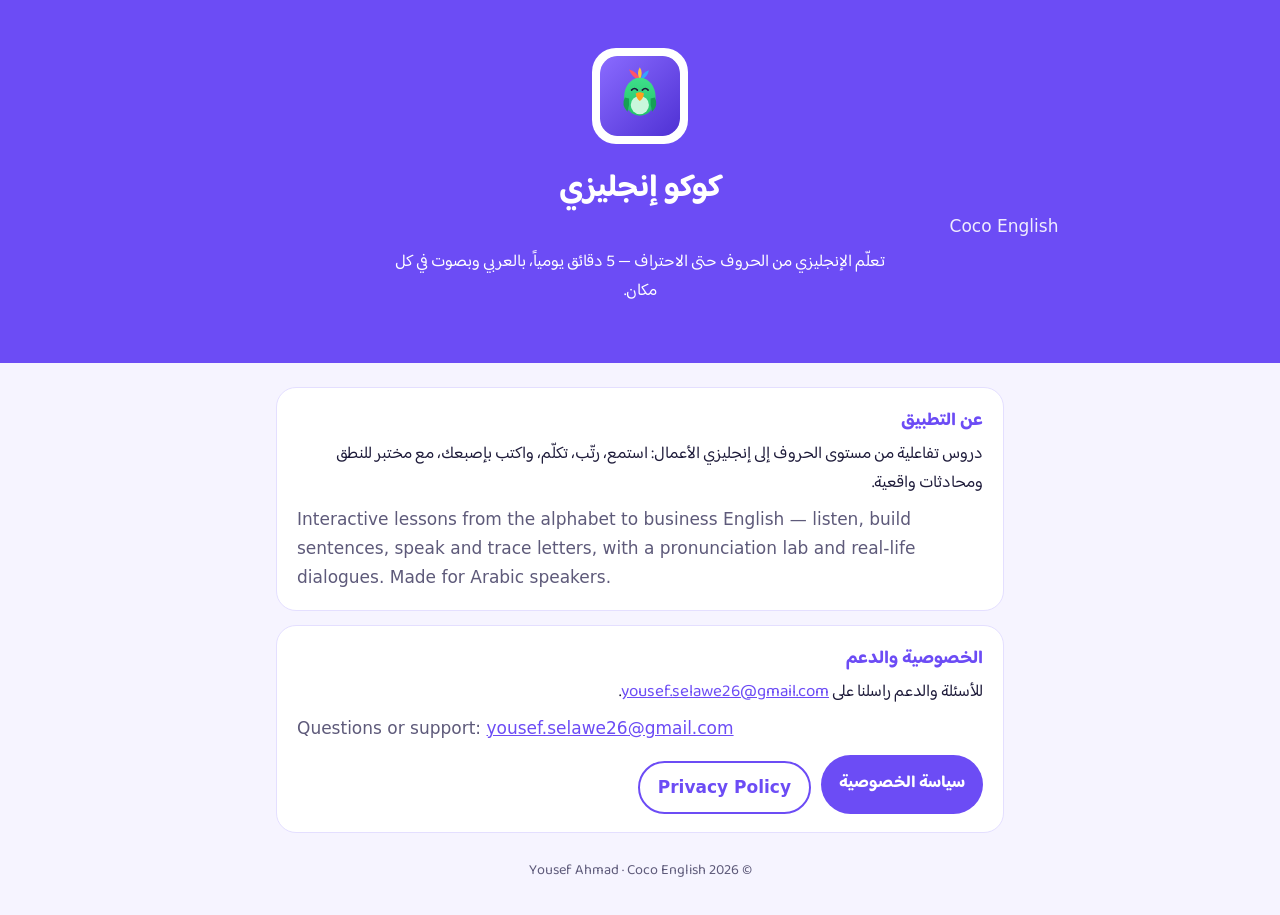
==== index.html @ 52972f74 "Add Coco English site: privacy policy and app-ads.txt" ====
<!doctype html>
<html lang="ar" dir="rtl">
<head>
  <meta charset="utf-8" />
  <meta name="viewport" content="width=device-width, initial-scale=1" />
  <title>Coco English — كوكو إنجليزي</title>
  <meta name="description" content="كوكو إنجليزي: تعلّم الإنجليزي من الحروف حتى الاحتراف بالعربي. Coco English: learn English from the alphabet to fluency, made for Arabic speakers." />
  <meta name="theme-color" content="#6C4CF5" />
  <link rel="icon" href="icon.svg" type="image/svg+xml" />
  <meta property="og:title" content="Coco English — كوكو إنجليزي" />
  <meta property="og:description" content="تعلّم الإنجليزي من الحروف حتى الاحتراف — 5 دقائق يومياً." />
  <meta property="og:type" content="website" />
  <meta property="og:url" content="https://yousefselawe26.github.io/" />
  <link rel="preconnect" href="https://fonts.googleapis.com" />
  <link rel="preconnect" href="https://fonts.gstatic.com" crossorigin />
  <link href="https://fonts.googleapis.com/css2?family=Baloo+Bhaijaan+2:wght@400;600;700;800&display=swap" rel="stylesheet" />
  <style>
    :root { --bg: #F6F4FF; --card: #FFFFFF; --text: #1E1B3A; --muted: #5E5A7A; --brand: #6C4CF5; --brand-ink: #FFFFFF; --line: #E4DFFF; }
    @media (prefers-color-scheme: dark) {
      :root:not([data-theme="light"]) { --bg: #120E2B; --card: #1C1740; --text: #F1EEFF; --muted: #B4AED6; --brand: #9B85FF; --brand-ink: #120E2B; --line: #2E2760; }
    }
    * { box-sizing: border-box; }
    body { margin: 0; background: var(--bg); color: var(--text); font: 17px/1.7 'Baloo Bhaijaan 2', system-ui, -apple-system, 'Segoe UI', Tahoma, sans-serif; }
    .hero { background: var(--brand); color: var(--brand-ink); text-align: center; padding: 48px 16px 56px; }
    .hero img { width: 96px; height: 96px; border-radius: 24px; background: #fff; padding: 8px; }
    .hero h1 { margin: 14px 0 4px; font-size: 2rem; line-height: 1.2; }
    .hero .en { font-family: system-ui, -apple-system, 'Segoe UI', Roboto, sans-serif; opacity: .9; margin: 0; }
    .hero p { margin: 8px auto 0; max-width: 520px; }
    main { max-width: 760px; margin: 0 auto; padding: 24px 16px 8px; display: grid; gap: 14px; }
    .card { background: var(--card); border: 1px solid var(--line); border-radius: 20px; padding: 18px 20px; }
    .card h2 { margin: 0 0 4px; font-size: 1.15rem; color: var(--brand); }
    .card p { margin: 0; }
    .card [lang="en"] { font-family: system-ui, -apple-system, 'Segoe UI', Roboto, sans-serif; color: var(--muted); margin-top: 6px; }
    .links { display: flex; flex-wrap: wrap; gap: 10px; margin-top: 12px; }
    .links a { text-decoration: none; background: var(--brand); color: var(--brand-ink); padding: 10px 18px; border-radius: 999px; font-weight: 700; min-height: 44px; display: inline-flex; align-items: center; }
    .links a.ghost { background: transparent; color: var(--brand); border: 2px solid var(--brand); }
    footer { text-align: center; color: var(--muted); font-size: .9rem; padding: 18px 16px 32px; }
    a { color: var(--brand); }
  </style>
</head>
<body>
  <header class="hero">
    <img src="icon.svg" alt="Coco English" />
    <h1>كوكو إنجليزي</h1>
    <p class="en" lang="en" dir="ltr">Coco English</p>
    <p>تعلّم الإنجليزي من الحروف حتى الاحتراف — 5 دقائق يومياً، بالعربي وبصوت في كل مكان.</p>
  </header>

  <main>
    <section class="card">
      <h2>عن التطبيق</h2>
      <p>دروس تفاعلية من مستوى الحروف إلى إنجليزي الأعمال: استمع، رتّب، تكلّم، واكتب بإصبعك، مع مختبر للنطق ومحادثات واقعية.</p>
      <p lang="en" dir="ltr">Interactive lessons from the alphabet to business English — listen, build sentences, speak and trace letters, with a pronunciation lab and real-life dialogues. Made for Arabic speakers.</p>
    </section>

    <section class="card">
      <h2>الخصوصية والدعم</h2>
      <p>للأسئلة والدعم راسلنا على <a href="mailto:yousef.selawe26@gmail.com">yousef.selawe26@gmail.com</a>.</p>
      <p lang="en" dir="ltr">Questions or support: <a href="mailto:yousef.selawe26@gmail.com">yousef.selawe26@gmail.com</a></p>
      <div class="links">
        <a href="privacy.html#ar">سياسة الخصوصية</a>
        <a class="ghost" href="privacy.html#en" lang="en">Privacy Policy</a>
      </div>
    </section>
  </main>

  <footer>© 2026 Yousef Ahmad · Coco English</footer>
</body>
</html>
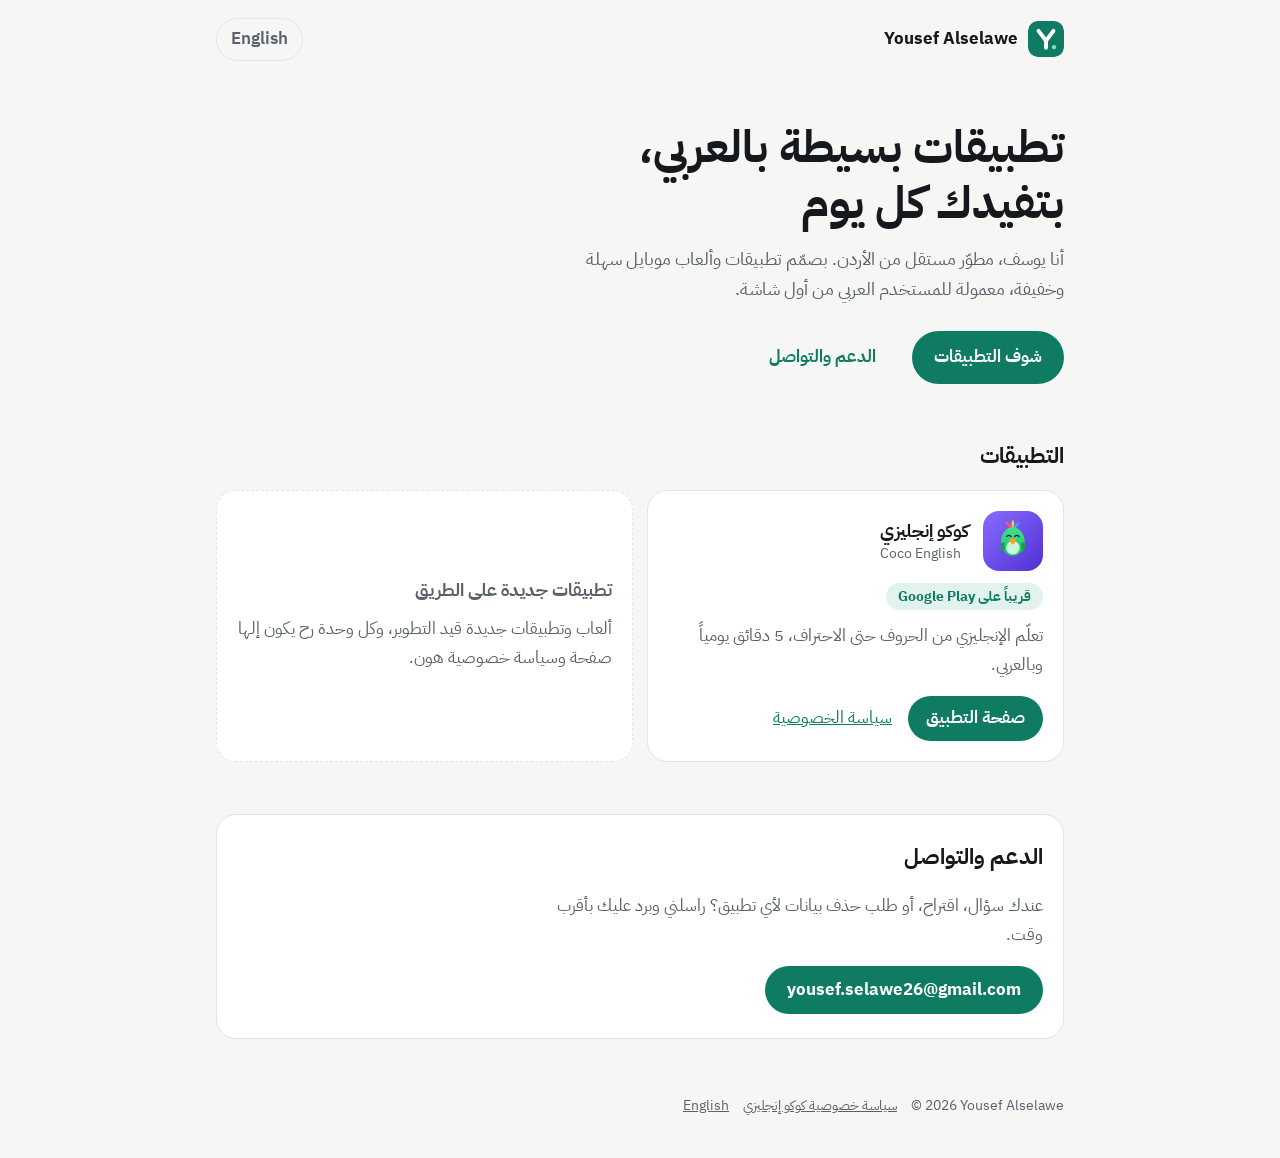
==== commit 6d76dcd0: "General developer homepage (AR/EN)" ====
--- a/index.html
+++ b/index.html
@@ -3,67 +3,94 @@
 <head>
   <meta charset="utf-8" />
   <meta name="viewport" content="width=device-width, initial-scale=1" />
-  <title>Coco English — كوكو إنجليزي</title>
-  <meta name="description" content="كوكو إنجليزي: تعلّم الإنجليزي من الحروف حتى الاحتراف بالعربي. Coco English: learn English from the alphabet to fluency, made for Arabic speakers." />
-  <meta name="theme-color" content="#6C4CF5" />
-  <link rel="icon" href="icon.svg" type="image/svg+xml" />
-  <meta property="og:title" content="Coco English — كوكو إنجليزي" />
-  <meta property="og:description" content="تعلّم الإنجليزي من الحروف حتى الاحتراف — 5 دقائق يومياً." />
+  <title>Yousef Alselawe — تطبيقات بسيطة بالعربي</title>
+  <meta name="description" content="تطبيقات وألعاب موبايل بسيطة وخفيفة، مصمّمة للمستخدم العربي. تعرّف على تطبيقات Yousef Alselawe وتواصل للدعم." />
+  <meta name="theme-color" content="#0F7B63" />
+  <link rel="icon" href="dev-icon.svg" type="image/svg+xml" />
+  <link rel="canonical" href="https://yousefselawe26.github.io/" />
+  <link rel="alternate" hreflang="ar" href="https://yousefselawe26.github.io/" />
+  <link rel="alternate" hreflang="en" href="https://yousefselawe26.github.io/en/" />
+  <link rel="alternate" hreflang="x-default" href="https://yousefselawe26.github.io/" />
   <meta property="og:type" content="website" />
   <meta property="og:url" content="https://yousefselawe26.github.io/" />
+  <meta property="og:title" content="Yousef Alselawe — تطبيقات بسيطة بالعربي" />
+  <meta property="og:description" content="تطبيقات وألعاب موبايل بسيطة وخفيفة، مصمّمة للمستخدم العربي." />
+  <meta property="og:image" content="https://yousefselawe26.github.io/og.png" />
+  <meta property="og:locale" content="ar_JO" />
+  <meta property="og:locale:alternate" content="en_US" />
+  <meta name="twitter:card" content="summary_large_image" />
   <link rel="preconnect" href="https://fonts.googleapis.com" />
   <link rel="preconnect" href="https://fonts.gstatic.com" crossorigin />
-  <link href="https://fonts.googleapis.com/css2?family=Baloo+Bhaijaan+2:wght@400;600;700;800&display=swap" rel="stylesheet" />
-  <style>
-    :root { --bg: #F6F4FF; --card: #FFFFFF; --text: #1E1B3A; --muted: #5E5A7A; --brand: #6C4CF5; --brand-ink: #FFFFFF; --line: #E4DFFF; }
-    @media (prefers-color-scheme: dark) {
-      :root:not([data-theme="light"]) { --bg: #120E2B; --card: #1C1740; --text: #F1EEFF; --muted: #B4AED6; --brand: #9B85FF; --brand-ink: #120E2B; --line: #2E2760; }
-    }
-    * { box-sizing: border-box; }
-    body { margin: 0; background: var(--bg); color: var(--text); font: 17px/1.7 'Baloo Bhaijaan 2', system-ui, -apple-system, 'Segoe UI', Tahoma, sans-serif; }
-    .hero { background: var(--brand); color: var(--brand-ink); text-align: center; padding: 48px 16px 56px; }
-    .hero img { width: 96px; height: 96px; border-radius: 24px; background: #fff; padding: 8px; }
-    .hero h1 { margin: 14px 0 4px; font-size: 2rem; line-height: 1.2; }
-    .hero .en { font-family: system-ui, -apple-system, 'Segoe UI', Roboto, sans-serif; opacity: .9; margin: 0; }
-    .hero p { margin: 8px auto 0; max-width: 520px; }
-    main { max-width: 760px; margin: 0 auto; padding: 24px 16px 8px; display: grid; gap: 14px; }
-    .card { background: var(--card); border: 1px solid var(--line); border-radius: 20px; padding: 18px 20px; }
-    .card h2 { margin: 0 0 4px; font-size: 1.15rem; color: var(--brand); }
-    .card p { margin: 0; }
-    .card [lang="en"] { font-family: system-ui, -apple-system, 'Segoe UI', Roboto, sans-serif; color: var(--muted); margin-top: 6px; }
-    .links { display: flex; flex-wrap: wrap; gap: 10px; margin-top: 12px; }
-    .links a { text-decoration: none; background: var(--brand); color: var(--brand-ink); padding: 10px 18px; border-radius: 999px; font-weight: 700; min-height: 44px; display: inline-flex; align-items: center; }
-    .links a.ghost { background: transparent; color: var(--brand); border: 2px solid var(--brand); }
-    footer { text-align: center; color: var(--muted); font-size: .9rem; padding: 18px 16px 32px; }
-    a { color: var(--brand); }
-  </style>
+  <link href="https://fonts.googleapis.com/css2?family=IBM+Plex+Sans+Arabic:wght@400;600;700&display=swap" rel="stylesheet" />
+  <link rel="stylesheet" href="site.css" />
+  <script type="application/ld+json">
+  {
+    "@context": "https://schema.org",
+    "@type": "Person",
+    "name": "Yousef Alselawe",
+    "url": "https://yousefselawe26.github.io/",
+    "email": "mailto:yousef.selawe26@gmail.com",
+    "jobTitle": "Mobile app developer"
+  }
+  </script>
 </head>
 <body>
-  <header class="hero">
-    <img src="icon.svg" alt="Coco English" />
-    <h1>كوكو إنجليزي</h1>
-    <p class="en" lang="en" dir="ltr">Coco English</p>
-    <p>تعلّم الإنجليزي من الحروف حتى الاحتراف — 5 دقائق يومياً، بالعربي وبصوت في كل مكان.</p>
-  </header>
+  <div class="wrap">
+    <header class="top">
+      <a class="brand" href="./" aria-label="Yousef Alselawe">
+        <img src="dev-icon.svg" alt="" width="36" height="36" />
+        <span>Yousef Alselawe</span>
+      </a>
+      <a class="lang" href="en/" lang="en" hreflang="en">English</a>
+    </header>
 
-  <main>
-    <section class="card">
-      <h2>عن التطبيق</h2>
-      <p>دروس تفاعلية من مستوى الحروف إلى إنجليزي الأعمال: استمع، رتّب، تكلّم، واكتب بإصبعك، مع مختبر للنطق ومحادثات واقعية.</p>
-      <p lang="en" dir="ltr">Interactive lessons from the alphabet to business English — listen, build sentences, speak and trace letters, with a pronunciation lab and real-life dialogues. Made for Arabic speakers.</p>
-    </section>
+    <main>
+      <section class="hero">
+        <h1>تطبيقات بسيطة بالعربي، بتفيدك كل يوم</h1>
+        <p>أنا يوسف، مطوّر مستقل من الأردن. بصمّم تطبيقات وألعاب موبايل سهلة وخفيفة، معمولة للمستخدم العربي من أول شاشة.</p>
+        <div class="cta">
+          <a class="btn btn-primary" href="#apps">شوف التطبيقات</a>
+          <a class="btn btn-quiet" href="#contact">الدعم والتواصل</a>
+        </div>
+      </section>
 
-    <section class="card">
-      <h2>الخصوصية والدعم</h2>
-      <p>للأسئلة والدعم راسلنا على <a href="mailto:yousef.selawe26@gmail.com">yousef.selawe26@gmail.com</a>.</p>
-      <p lang="en" dir="ltr">Questions or support: <a href="mailto:yousef.selawe26@gmail.com">yousef.selawe26@gmail.com</a></p>
-      <div class="links">
-        <a href="privacy.html#ar">سياسة الخصوصية</a>
-        <a class="ghost" href="privacy.html#en" lang="en">Privacy Policy</a>
-      </div>
-    </section>
-  </main>
+      <section id="apps" aria-labelledby="apps-title">
+        <h2 id="apps-title">التطبيقات</h2>
+        <div class="apps">
+          <article class="app">
+            <div class="app-head">
+              <img src="icon.svg" alt="" width="60" height="60" />
+              <h3>كوكو إنجليزي <small lang="en" dir="ltr">Coco English</small></h3>
+            </div>
+            <span class="chip">قريباً على Google Play</span>
+            <p>تعلّم الإنجليزي من الحروف حتى الاحتراف، 5 دقائق يومياً وبالعربي.</p>
+            <div class="app-links">
+              <a class="btn btn-primary" href="coco-english/">صفحة التطبيق</a>
+              <a href="privacy.html#ar">سياسة الخصوصية</a>
+            </div>
+          </article>
 
-  <footer>© 2026 Yousef Ahmad · Coco English</footer>
+          <article class="app app-soon">
+            <h3>تطبيقات جديدة على الطريق</h3>
+            <p>ألعاب وتطبيقات جديدة قيد التطوير، وكل وحدة رح يكون إلها صفحة وسياسة خصوصية هون.</p>
+          </article>
+        </div>
+      </section>
+
+      <section id="contact" aria-labelledby="contact-title">
+        <div class="contact">
+          <h2 id="contact-title">الدعم والتواصل</h2>
+          <p>عندك سؤال، اقتراح، أو طلب حذف بيانات لأي تطبيق؟ راسلني وبرد عليك بأقرب وقت.</p>
+          <a class="btn btn-primary" href="mailto:yousef.selawe26@gmail.com"><span class="mail">yousef.selawe26@gmail.com</span></a>
+        </div>
+      </section>
+    </main>
+
+    <footer>
+      <span lang="en" dir="ltr">© 2026 Yousef Alselawe</span>
+      <a href="privacy.html#ar">سياسة خصوصية كوكو إنجليزي</a>
+      <a href="en/" lang="en" hreflang="en">English</a>
+    </footer>
+  </div>
 </body>
 </html>
--- a/site.css
+++ b/site.css
@@ -0,0 +1,90 @@
+:root {
+  --bg: #F6F7F4;
+  --surface: #FFFFFF;
+  --text: #15181C;
+  --muted: #59616A;
+  --line: #E2E6E0;
+  --accent: #0F7B63;
+  --accent-ink: #FFFFFF;
+  --accent-soft: #E2F3ED;
+  --radius: 20px;
+  color-scheme: light;
+}
+@media (prefers-color-scheme: dark) {
+  :root:not([data-theme="light"]) {
+    --bg: #0E1113;
+    --surface: #171B1E;
+    --text: #ECEFEC;
+    --muted: #A2AAB0;
+    --line: #262C30;
+    --accent: #4FD1AE;
+    --accent-ink: #0B1F19;
+    --accent-soft: #15302A;
+    color-scheme: dark;
+  }
+}
+:root[data-theme="dark"] {
+  --bg: #0E1113; --surface: #171B1E; --text: #ECEFEC; --muted: #A2AAB0;
+  --line: #262C30; --accent: #4FD1AE; --accent-ink: #0B1F19; --accent-soft: #15302A;
+  color-scheme: dark;
+}
+
+* { box-sizing: border-box; }
+html { -webkit-text-size-adjust: 100%; }
+body {
+  margin: 0;
+  background: var(--bg);
+  color: var(--text);
+  font: 17px/1.7 "IBM Plex Sans Arabic", system-ui, -apple-system, "Segoe UI", Tahoma, sans-serif;
+}
+:lang(en) body, html[lang="en"] body { line-height: 1.6; }
+a { color: var(--accent); }
+img { display: block; max-width: 100%; }
+
+.wrap { max-width: 880px; margin-inline: auto; padding-inline: 16px; }
+
+/* Top bar */
+.top { display: flex; align-items: center; justify-content: space-between; gap: 12px; padding-block: 18px; }
+.brand { display: inline-flex; align-items: center; gap: 10px; color: var(--text); text-decoration: none; font-weight: 700; }
+.brand img { width: 36px; height: 36px; border-radius: 10px; }
+.brand span { direction: ltr; unicode-bidi: isolate; }
+.lang { color: var(--muted); text-decoration: none; font-weight: 600; border: 1px solid var(--line); border-radius: 999px; padding: 6px 14px; min-height: 40px; display: inline-flex; align-items: center; }
+.lang:hover { color: var(--text); border-color: var(--muted); }
+
+/* Hero */
+.hero { padding-block: 40px 28px; }
+.hero h1 { font-size: clamp(1.9rem, 5vw, 2.8rem); line-height: 1.25; margin: 0 0 14px; font-weight: 700; max-width: 18ch; }
+.hero p { margin: 0; color: var(--muted); font-size: 1.1rem; max-width: 46ch; }
+.cta { display: flex; flex-wrap: wrap; gap: 12px; margin-block-start: 26px; }
+.btn { display: inline-flex; align-items: center; justify-content: center; min-height: 48px; padding: 10px 22px; border-radius: 999px; font-weight: 700; text-decoration: none; }
+.btn-primary { background: var(--accent); color: var(--accent-ink); }
+.btn-quiet { color: var(--accent); border: 2px solid transparent; }
+.btn-quiet:hover { border-color: var(--accent-soft); }
+
+/* Sections */
+section { padding-block: 26px; }
+h2 { font-size: 1.35rem; margin: 0 0 16px; }
+
+/* Apps */
+.apps { display: grid; gap: 14px; grid-template-columns: repeat(auto-fit, minmax(260px, 1fr)); }
+.app { background: var(--surface); border: 1px solid var(--line); border-radius: var(--radius); padding: 20px; display: flex; flex-direction: column; gap: 12px; }
+.app-head { display: flex; align-items: center; gap: 14px; }
+.app-head img { width: 60px; height: 60px; border-radius: 16px; flex: none; }
+.app h3 { margin: 0; font-size: 1.15rem; line-height: 1.3; }
+.app h3 small { display: block; color: var(--muted); font-weight: 400; font-size: .9rem; }
+.app p { margin: 0; color: var(--muted); }
+.chip { align-self: flex-start; background: var(--accent-soft); color: var(--accent); font-size: .85rem; font-weight: 700; border-radius: 999px; padding: 2px 12px; }
+.app-links { display: flex; flex-wrap: wrap; align-items: center; gap: 8px 16px; margin-block-start: auto; padding-block-start: 4px; }
+.app-links .btn { min-height: 44px; padding: 8px 18px; }
+.app-soon { border-style: dashed; justify-content: center; }
+.app-soon h3 { color: var(--muted); }
+
+/* Contact */
+.contact { background: var(--surface); border: 1px solid var(--line); border-radius: var(--radius); padding: 24px 20px; }
+.contact p { margin: 0 0 16px; color: var(--muted); max-width: 52ch; }
+.mail { direction: ltr; unicode-bidi: isolate; }
+
+footer { color: var(--muted); font-size: .9rem; padding-block: 28px 40px; display: flex; flex-wrap: wrap; gap: 6px 14px; }
+footer a { color: var(--muted); }
+
+:focus-visible { outline: 3px solid var(--accent); outline-offset: 3px; border-radius: 8px; }
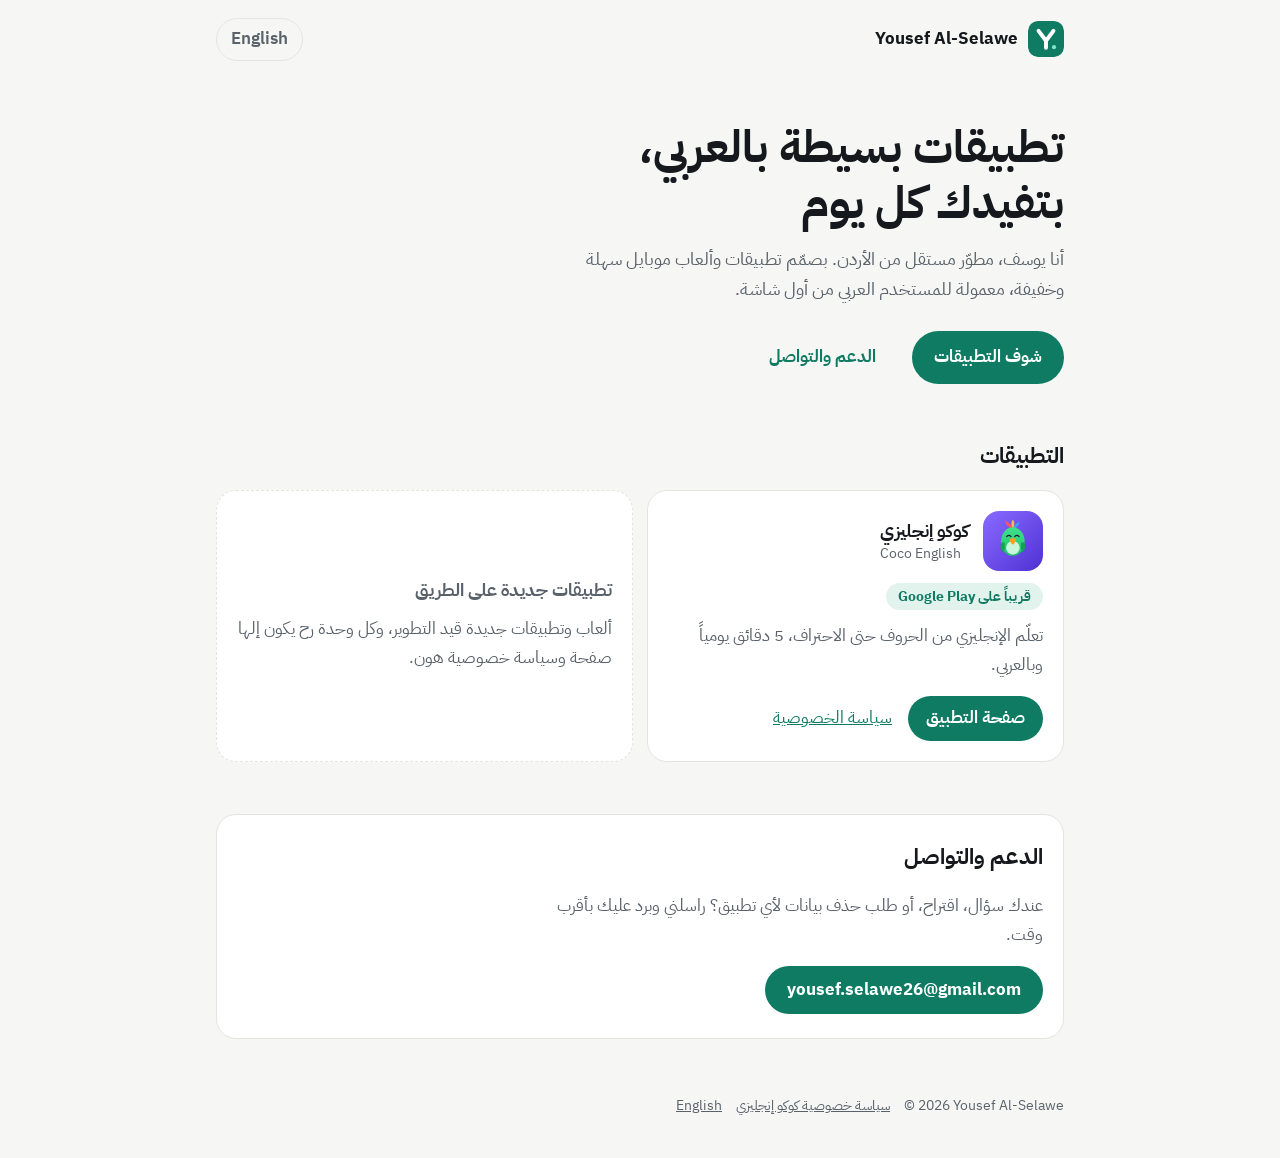
==== commit c18e46cd: "Developer name: Yousef Al-Selawe" ====
--- a/index.html
+++ b/index.html
@@ -3,8 +3,8 @@
 <head>
   <meta charset="utf-8" />
   <meta name="viewport" content="width=device-width, initial-scale=1" />
-  <title>Yousef Alselawe — تطبيقات بسيطة بالعربي</title>
-  <meta name="description" content="تطبيقات وألعاب موبايل بسيطة وخفيفة، مصمّمة للمستخدم العربي. تعرّف على تطبيقات Yousef Alselawe وتواصل للدعم." />
+  <title>Yousef Al-Selawe — تطبيقات بسيطة بالعربي</title>
+  <meta name="description" content="تطبيقات وألعاب موبايل بسيطة وخفيفة، مصمّمة للمستخدم العربي. تعرّف على تطبيقات Yousef Al-Selawe وتواصل للدعم." />
   <meta name="theme-color" content="#0F7B63" />
   <link rel="icon" href="dev-icon.svg" type="image/svg+xml" />
   <link rel="canonical" href="https://yousefselawe26.github.io/" />
@@ -13,7 +13,7 @@
   <link rel="alternate" hreflang="x-default" href="https://yousefselawe26.github.io/" />
   <meta property="og:type" content="website" />
   <meta property="og:url" content="https://yousefselawe26.github.io/" />
-  <meta property="og:title" content="Yousef Alselawe — تطبيقات بسيطة بالعربي" />
+  <meta property="og:title" content="Yousef Al-Selawe — تطبيقات بسيطة بالعربي" />
   <meta property="og:description" content="تطبيقات وألعاب موبايل بسيطة وخفيفة، مصمّمة للمستخدم العربي." />
   <meta property="og:image" content="https://yousefselawe26.github.io/og.png" />
   <meta property="og:locale" content="ar_JO" />
@@ -27,7 +27,7 @@
   {
     "@context": "https://schema.org",
     "@type": "Person",
-    "name": "Yousef Alselawe",
+    "name": "Yousef Al-Selawe",
     "url": "https://yousefselawe26.github.io/",
     "email": "mailto:yousef.selawe26@gmail.com",
     "jobTitle": "Mobile app developer"
@@ -37,9 +37,9 @@
 <body>
   <div class="wrap">
     <header class="top">
-      <a class="brand" href="./" aria-label="Yousef Alselawe">
+      <a class="brand" href="./" aria-label="Yousef Al-Selawe">
         <img src="dev-icon.svg" alt="" width="36" height="36" />
-        <span>Yousef Alselawe</span>
+        <span>Yousef Al-Selawe</span>
       </a>
       <a class="lang" href="en/" lang="en" hreflang="en">English</a>
     </header>
@@ -87,7 +87,7 @@
     </main>
 
     <footer>
-      <span lang="en" dir="ltr">© 2026 Yousef Alselawe</span>
+      <span lang="en" dir="ltr">© 2026 Yousef Al-Selawe</span>
       <a href="privacy.html#ar">سياسة خصوصية كوكو إنجليزي</a>
       <a href="en/" lang="en" hreflang="en">English</a>
     </footer>
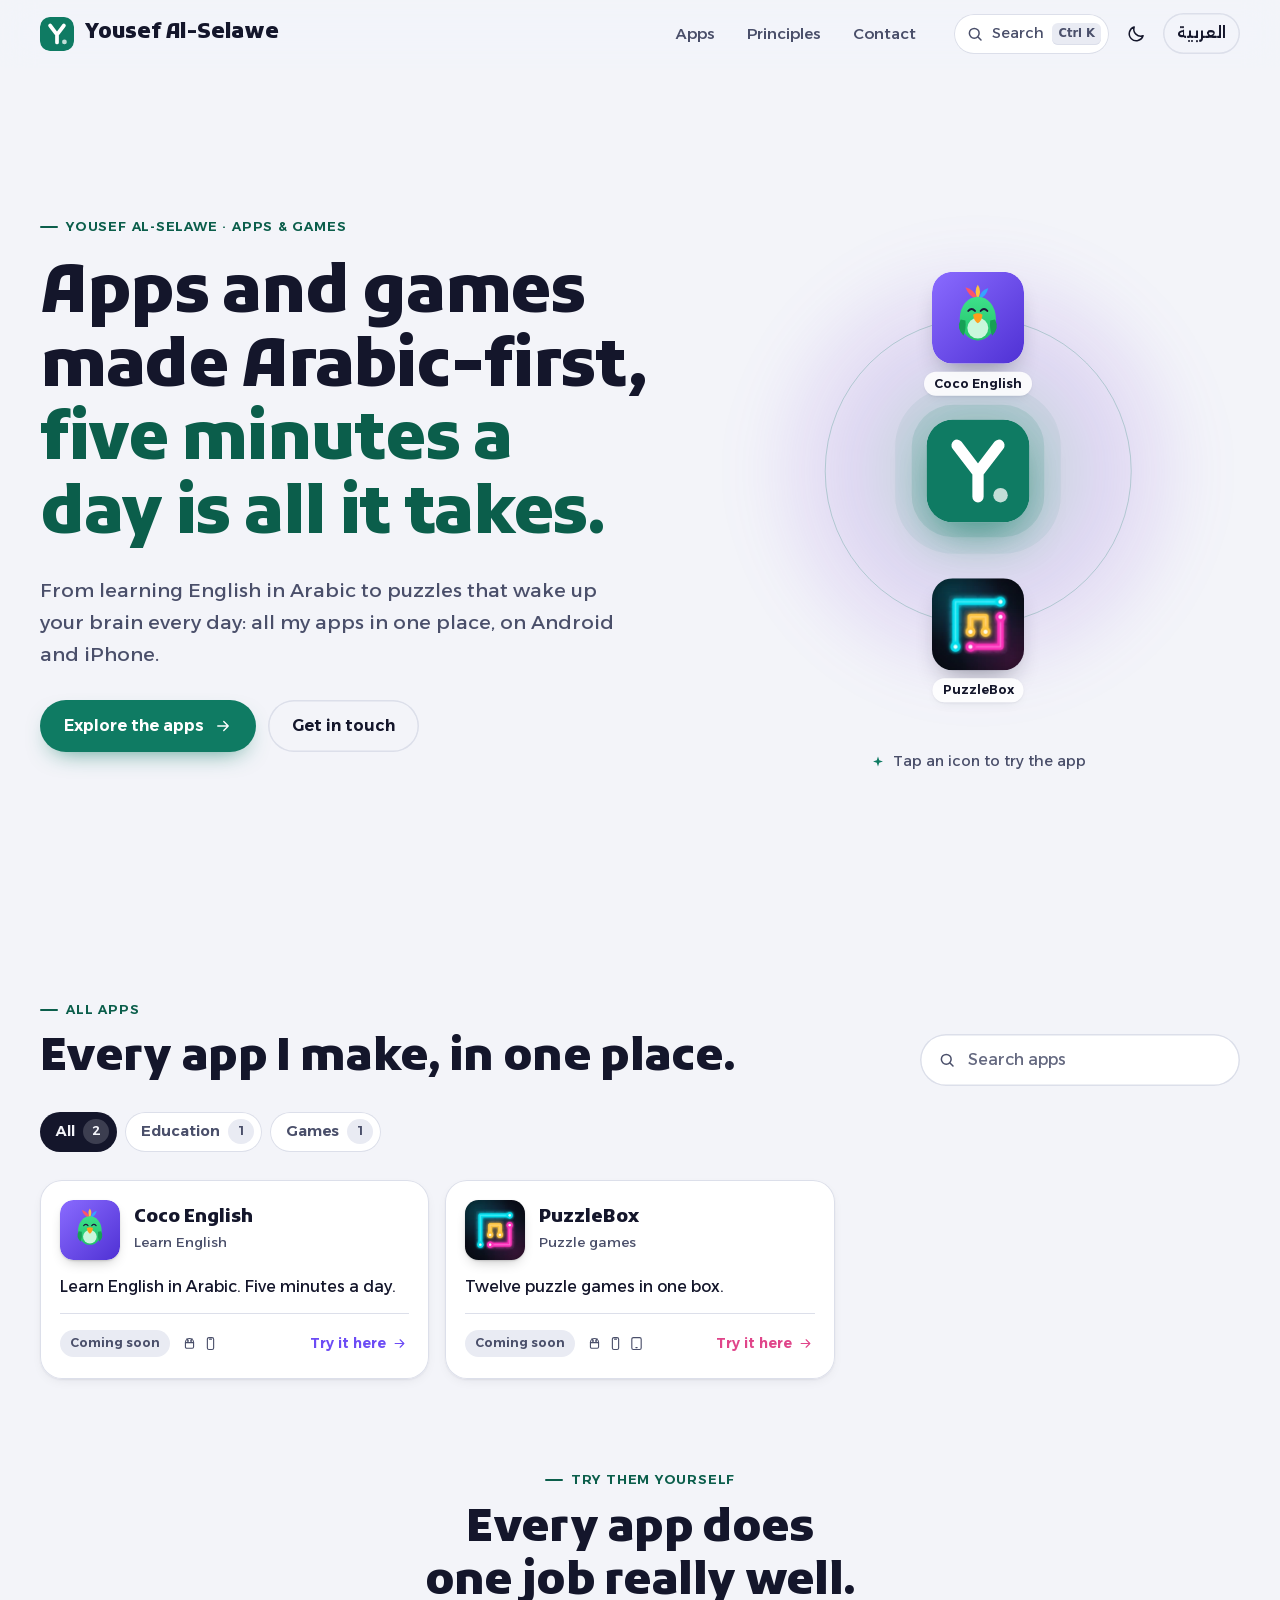
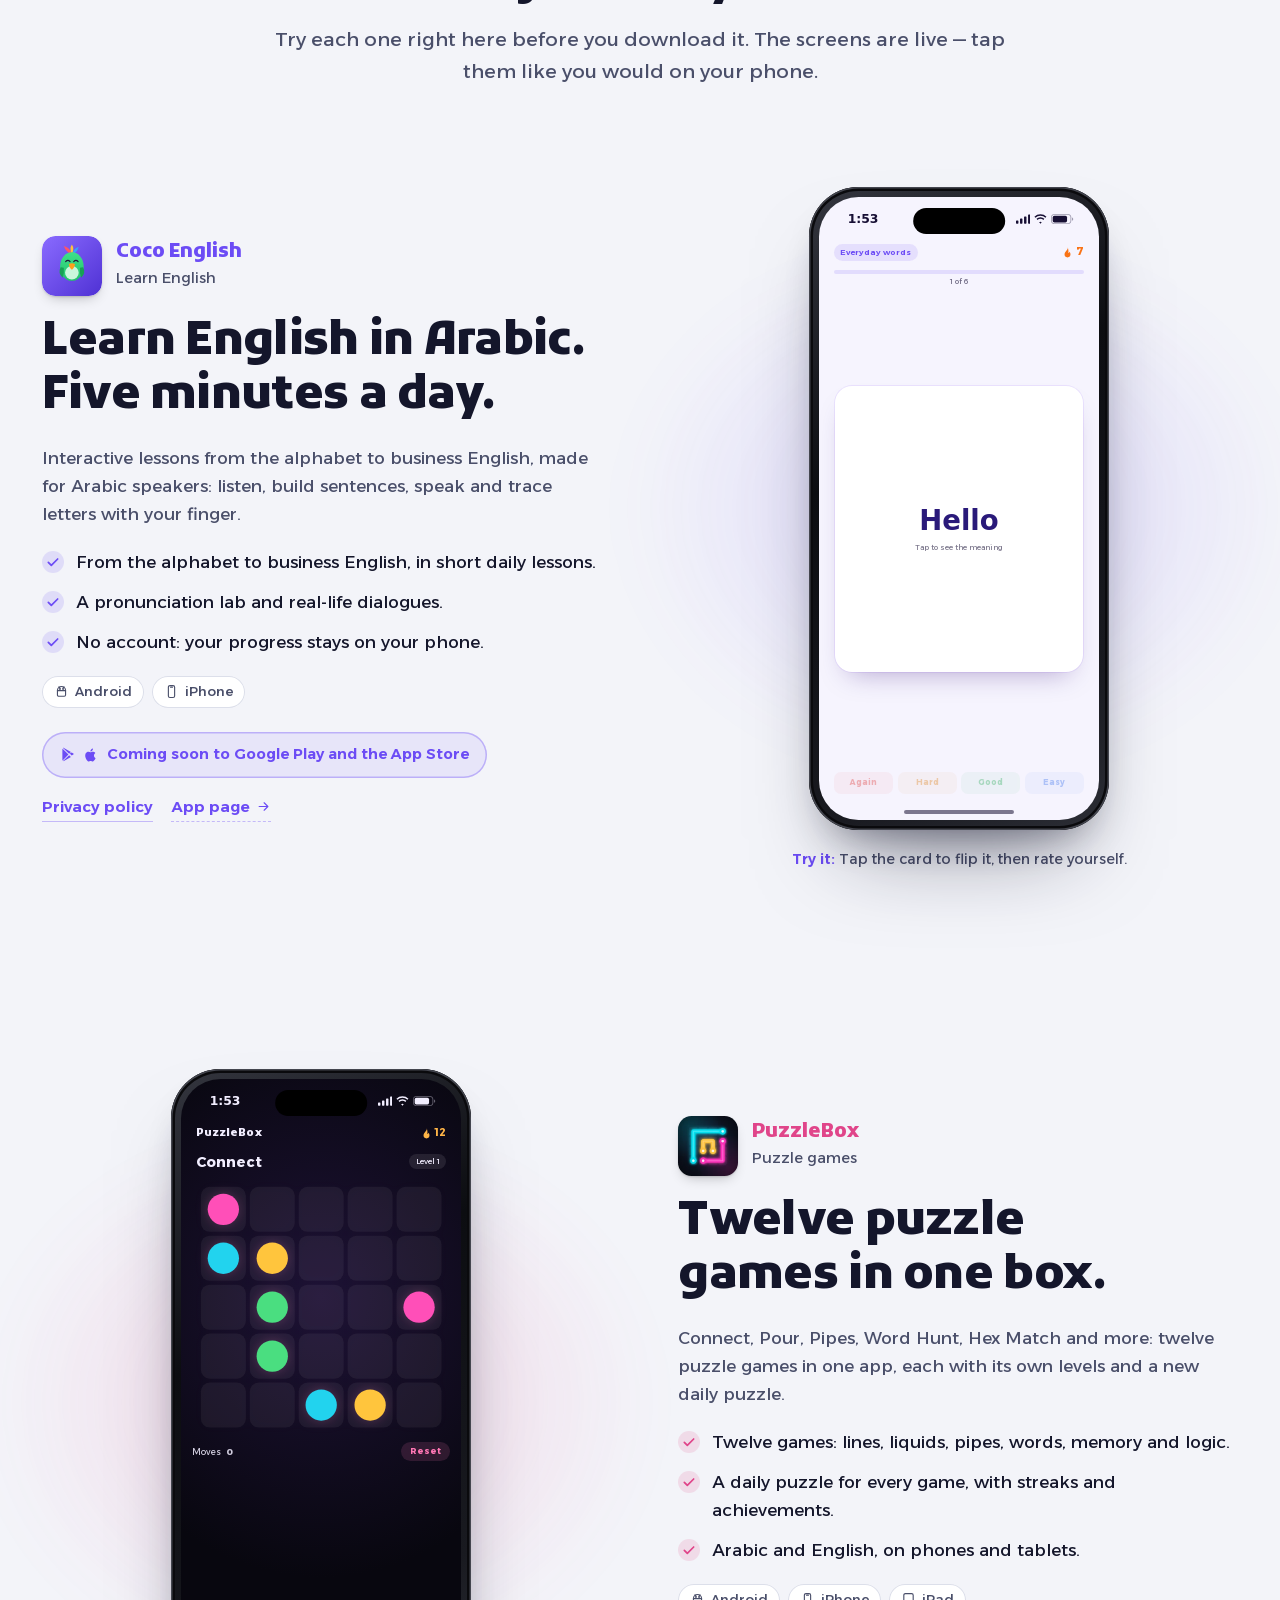
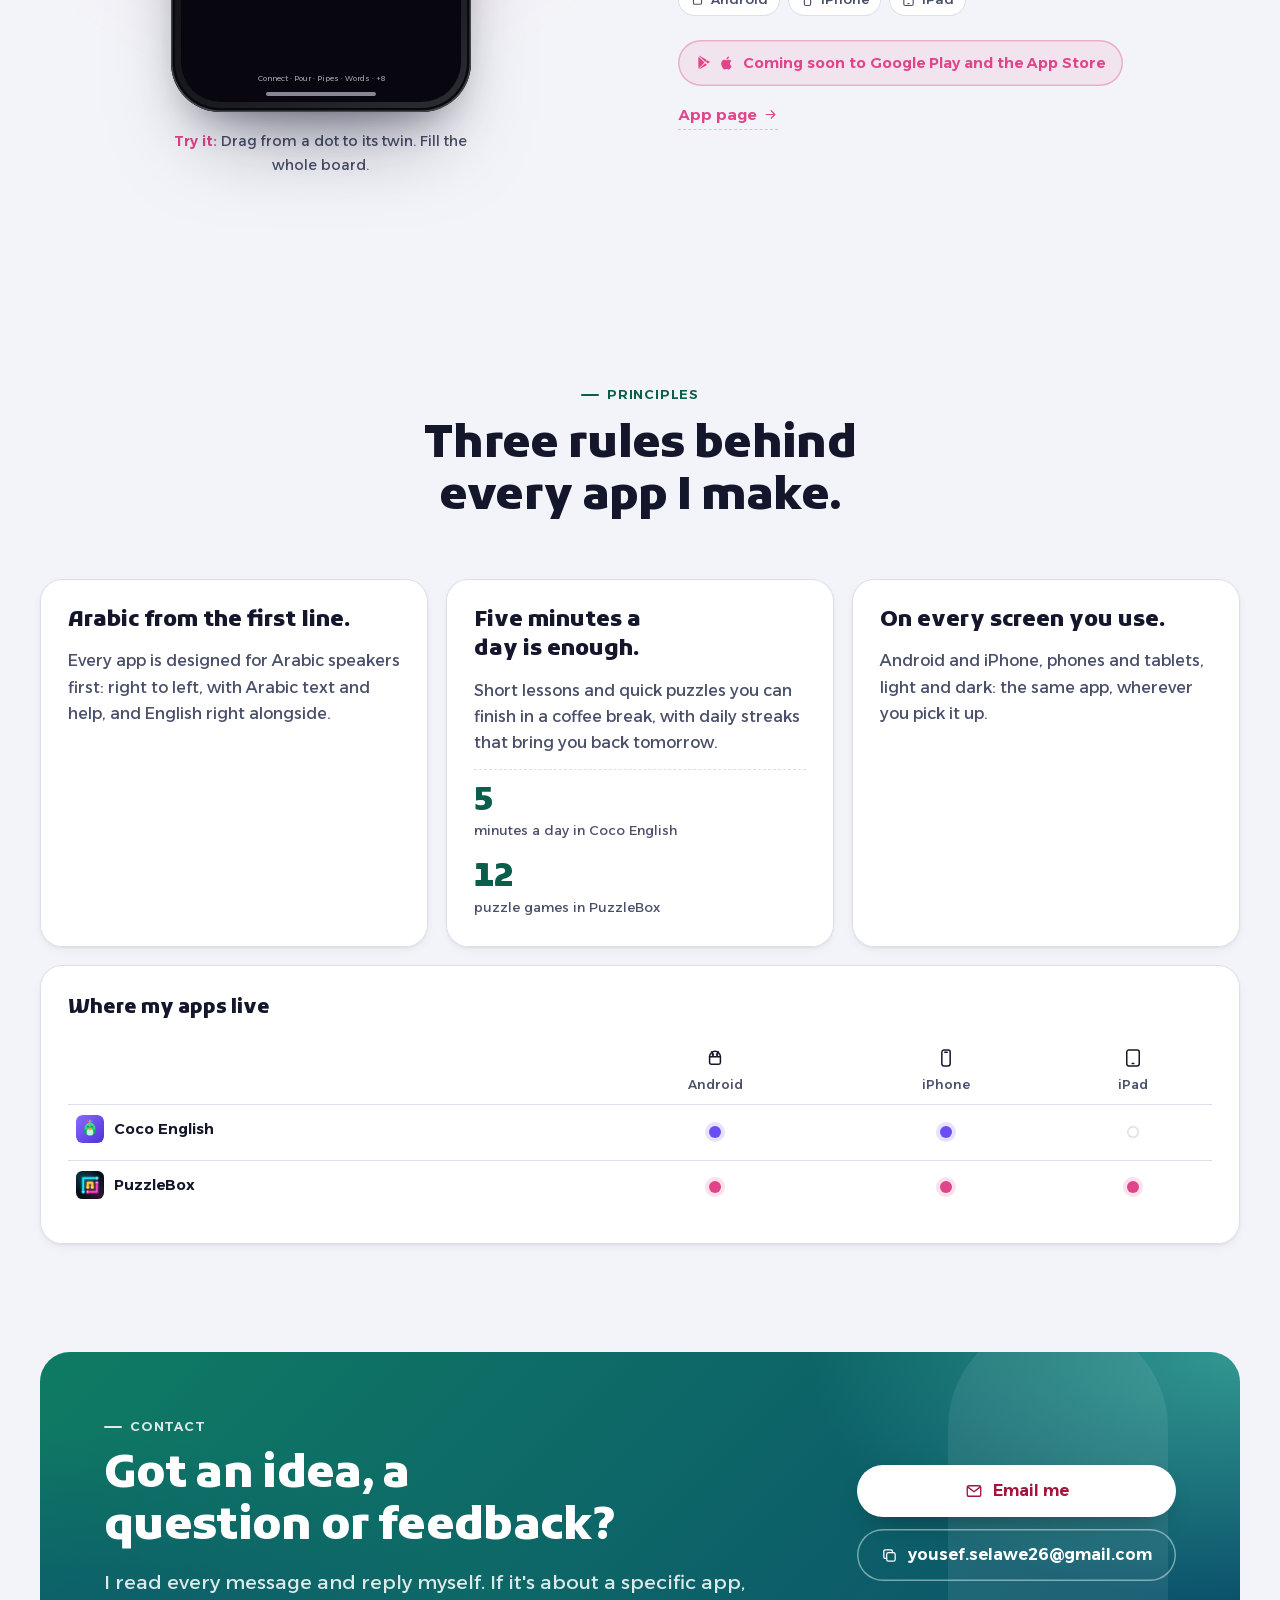
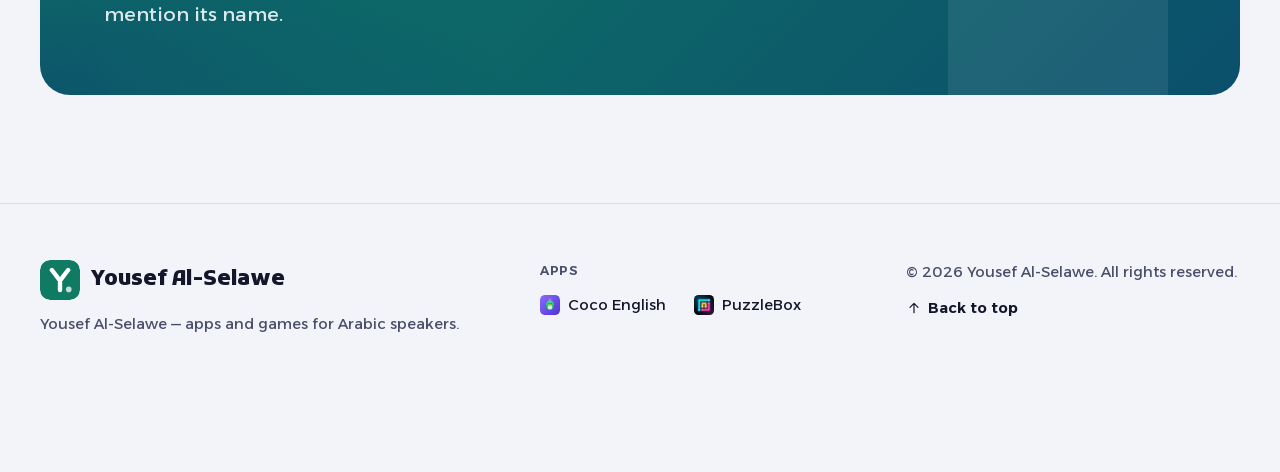
==== commit 9557375d: "New developer site for Yousef Al-Selawe (built on the SouqApp site) Arabic-first hub at /ar/ and /en" ====
--- a/index.html
+++ b/index.html
@@ -1,96 +1,31 @@
 <!doctype html>
-<html lang="ar" dir="rtl">
+<html lang="ar">
 <head>
-  <meta charset="utf-8" />
-  <meta name="viewport" content="width=device-width, initial-scale=1" />
-  <title>Yousef Al-Selawe — تطبيقات بسيطة بالعربي</title>
-  <meta name="description" content="تطبيقات وألعاب موبايل بسيطة وخفيفة، مصمّمة للمستخدم العربي. تعرّف على تطبيقات Yousef Al-Selawe وتواصل للدعم." />
-  <meta name="theme-color" content="#0F7B63" />
-  <link rel="icon" href="dev-icon.svg" type="image/svg+xml" />
-  <link rel="canonical" href="https://yousefselawe26.github.io/" />
-  <link rel="alternate" hreflang="ar" href="https://yousefselawe26.github.io/" />
-  <link rel="alternate" hreflang="en" href="https://yousefselawe26.github.io/en/" />
-  <link rel="alternate" hreflang="x-default" href="https://yousefselawe26.github.io/" />
-  <meta property="og:type" content="website" />
-  <meta property="og:url" content="https://yousefselawe26.github.io/" />
-  <meta property="og:title" content="Yousef Al-Selawe — تطبيقات بسيطة بالعربي" />
-  <meta property="og:description" content="تطبيقات وألعاب موبايل بسيطة وخفيفة، مصمّمة للمستخدم العربي." />
-  <meta property="og:image" content="https://yousefselawe26.github.io/og.png" />
-  <meta property="og:locale" content="ar_JO" />
-  <meta property="og:locale:alternate" content="en_US" />
-  <meta name="twitter:card" content="summary_large_image" />
-  <link rel="preconnect" href="https://fonts.googleapis.com" />
-  <link rel="preconnect" href="https://fonts.gstatic.com" crossorigin />
-  <link href="https://fonts.googleapis.com/css2?family=IBM+Plex+Sans+Arabic:wght@400;600;700&display=swap" rel="stylesheet" />
-  <link rel="stylesheet" href="site.css" />
-  <script type="application/ld+json">
-  {
-    "@context": "https://schema.org",
-    "@type": "Person",
-    "name": "Yousef Al-Selawe",
-    "url": "https://yousefselawe26.github.io/",
-    "email": "mailto:yousef.selawe26@gmail.com",
-    "jobTitle": "Mobile app developer"
+<meta charset="utf-8">
+<meta name="viewport" content="width=device-width, initial-scale=1">
+<title>Yousef Al-Selawe · Yousef Al-Selawe</title>
+<meta name="robots" content="noindex, follow">
+<link rel="canonical" href="https://yousefselawe26.github.io/ar/">
+<link rel="alternate" hreflang="ar" href="https://yousefselawe26.github.io/ar/"><link rel="alternate" hreflang="en" href="https://yousefselawe26.github.io/en/"><link rel="alternate" hreflang="x-default" href="https://yousefselawe26.github.io/ar/">
+<link rel="icon" href="/favicon.svg" type="image/svg+xml">
+<script>
+(function () {
+  var supported = ["ar","en"], pick = null;
+  try { var saved = localStorage.getItem('sq-lang'); if (supported.indexOf(saved) > -1) pick = saved; } catch (e) {}
+  if (!pick) {
+    var prefs = navigator.languages || [navigator.language || ''];
+    for (var i = 0; i < prefs.length && !pick; i++) {
+      var code = String(prefs[i]).toLowerCase().split('-')[0];
+      if (supported.indexOf(code) > -1) pick = code;
+    }
   }
-  </script>
+  location.replace('/' + (pick || 'ar') + '/' + location.hash);
+})();
+</script>
+<style>body{margin:0;min-height:100vh;display:grid;place-items:center;background:#F3F4F9;color:#14162B;font:16px/1.5 system-ui,sans-serif}ul{list-style:none;padding:0;display:flex;gap:16px}a{color:#0F7B63}</style>
 </head>
 <body>
-  <div class="wrap">
-    <header class="top">
-      <a class="brand" href="./" aria-label="Yousef Al-Selawe">
-        <img src="dev-icon.svg" alt="" width="36" height="36" />
-        <span>Yousef Al-Selawe</span>
-      </a>
-      <a class="lang" href="en/" lang="en" hreflang="en">English</a>
-    </header>
+<noscript><ul><li><a href="/ar/" hreflang="ar" lang="ar">العربية</a></li><li><a href="/en/" hreflang="en" lang="en">English</a></li></ul></noscript>
 
-    <main>
-      <section class="hero">
-        <h1>تطبيقات بسيطة بالعربي، بتفيدك كل يوم</h1>
-        <p>أنا يوسف، مطوّر مستقل من الأردن. بصمّم تطبيقات وألعاب موبايل سهلة وخفيفة، معمولة للمستخدم العربي من أول شاشة.</p>
-        <div class="cta">
-          <a class="btn btn-primary" href="#apps">شوف التطبيقات</a>
-          <a class="btn btn-quiet" href="#contact">الدعم والتواصل</a>
-        </div>
-      </section>
-
-      <section id="apps" aria-labelledby="apps-title">
-        <h2 id="apps-title">التطبيقات</h2>
-        <div class="apps">
-          <article class="app">
-            <div class="app-head">
-              <img src="icon.svg" alt="" width="60" height="60" />
-              <h3>كوكو إنجليزي <small lang="en" dir="ltr">Coco English</small></h3>
-            </div>
-            <span class="chip">قريباً على Google Play</span>
-            <p>تعلّم الإنجليزي من الحروف حتى الاحتراف، 5 دقائق يومياً وبالعربي.</p>
-            <div class="app-links">
-              <a class="btn btn-primary" href="coco-english/">صفحة التطبيق</a>
-              <a href="privacy.html#ar">سياسة الخصوصية</a>
-            </div>
-          </article>
-
-          <article class="app app-soon">
-            <h3>تطبيقات جديدة على الطريق</h3>
-            <p>ألعاب وتطبيقات جديدة قيد التطوير، وكل وحدة رح يكون إلها صفحة وسياسة خصوصية هون.</p>
-          </article>
-        </div>
-      </section>
-
-      <section id="contact" aria-labelledby="contact-title">
-        <div class="contact">
-          <h2 id="contact-title">الدعم والتواصل</h2>
-          <p>عندك سؤال، اقتراح، أو طلب حذف بيانات لأي تطبيق؟ راسلني وبرد عليك بأقرب وقت.</p>
-          <a class="btn btn-primary" href="mailto:yousef.selawe26@gmail.com"><span class="mail">yousef.selawe26@gmail.com</span></a>
-        </div>
-      </section>
-    </main>
-
-    <footer>
-      <span lang="en" dir="ltr">© 2026 Yousef Al-Selawe</span>
-      <a href="privacy.html#ar">سياسة خصوصية كوكو إنجليزي</a>
-      <a href="en/" lang="en" hreflang="en">English</a>
-    </footer>
-  </div>
 </body>
 </html>
